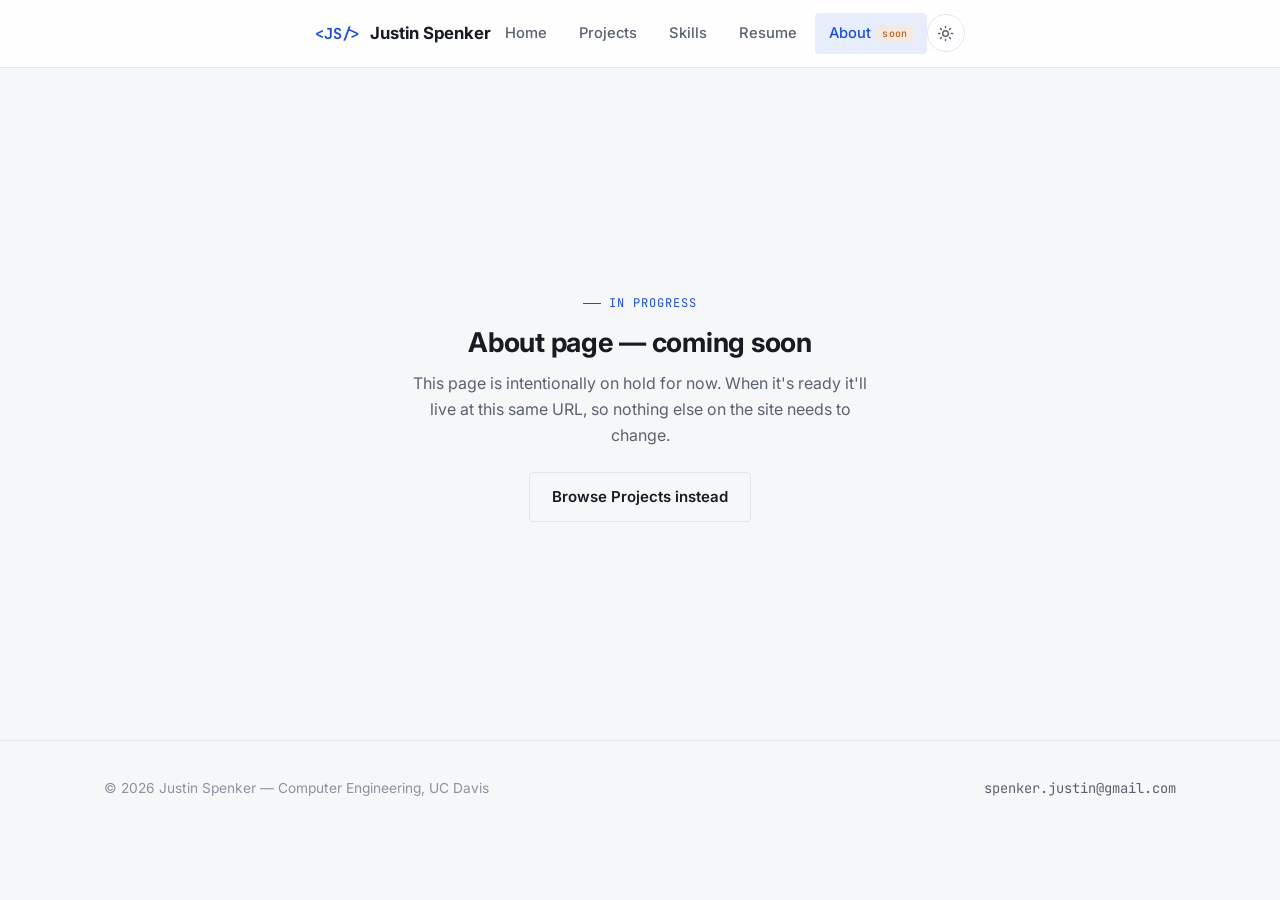
==== about.html @ 5b476490 "initial website design and layout" ====
<!DOCTYPE html>
<html lang="en">
<head>
<meta charset="UTF-8" />
<meta name="viewport" content="width=device-width, initial-scale=1.0" />
<title>About — Justin Spenker</title>
<link rel="preconnect" href="https://fonts.googleapis.com">
<link href="https://fonts.googleapis.com/css2?family=Inter:wght@400;500;600;700&family=JetBrains+Mono:wght@400;500;700&display=swap" rel="stylesheet">
<link rel="stylesheet" href="css/style.css" />
</head>
<body data-page="about">

  <div id="site-header"></div>

  <main>
    <div class="stub-wrap">
      <div class="stub-inner">
        <span class="eyebrow" style="justify-content:center;">In progress</span>
        <h2>About page — coming soon</h2>
        <p>This page is intentionally on hold for now. When it's ready it'll live at this same URL, so nothing else on the site needs to change.</p>
        <div style="margin-top:24px;">
          <a href="projects.html" class="btn btn-outline">Browse Projects instead</a>
        </div>
      </div>
    </div>
  </main>

  <div id="site-footer"></div>

  <script src="js/main.js"></script>
  <script src="js/components.js"></script>
</body>
</html>
---- css/style.css ----
/* =========================================================
   Justin Spenker — Portfolio
   Design system: hybrid technical / minimal-professional
   Edit the CSS custom properties below to reskin the whole
   site from one place.
   ========================================================= */

:root {
  /* --- Color: light (default) theme --- */
  --bg: #f6f7f9;
  --bg-alt: #ffffff;
  --bg-raised: #ffffff;
  --border: #e2e5ea;
  --text: #171b23;
  --text-muted: #5a6270;
  --text-faint: #8b93a1;

  --accent: #1d4ed8;        /* primary — signal blue */
  --accent-strong: #1739a6;
  --accent-soft: #e8edfc;
  --copper: #b5652f;        /* secondary — PCB copper trace */
  --copper-soft: #f6e9df;
  --success: #1a7f5a;
  --danger: #b23b3b;

  --mono: "JetBrains Mono", "SFMono-Regular", Consolas, Menlo, monospace;
  --sans: "Inter", -apple-system, BlinkMacSystemFont, "Segoe UI", sans-serif;

  --radius-sm: 4px;
  --radius: 8px;
  --radius-lg: 14px;
  --shadow-sm: 0 1px 2px rgba(23, 27, 35, 0.06);
  --shadow: 0 4px 16px rgba(23, 27, 35, 0.08);
  --shadow-lg: 0 12px 40px rgba(23, 27, 35, 0.14);

  --header-h: 68px;
  --max-w: 1120px;

  color-scheme: light;
}

[data-theme="dark"] {
  --bg: #0b0e14;
  --bg-alt: #121721;
  --bg-raised: #161c29;
  --border: #232a38;
  --text: #e7eaf0;
  --text-muted: #9aa3b5;
  --text-faint: #6b7386;

  --accent: #5b8bf0;
  --accent-strong: #7fa3f5;
  --accent-soft: #182645;
  --copper: #d98a52;
  --copper-soft: #2a2016;
  --success: #3fbf8f;
  --danger: #e0685f;

  --shadow-sm: 0 1px 2px rgba(0, 0, 0, 0.3);
  --shadow: 0 4px 20px rgba(0, 0, 0, 0.35);
  --shadow-lg: 0 16px 48px rgba(0, 0, 0, 0.5);

  color-scheme: dark;
}

/* ---------- Reset ---------- */
* , *::before, *::after { box-sizing: border-box; }
html { scroll-behavior: smooth; }
body {
  margin: 0;
  background: var(--bg);
  color: var(--text);
  font-family: var(--sans);
  font-size: 16px;
  line-height: 1.6;
  -webkit-font-smoothing: antialiased;
  transition: background-color .25s ease, color .25s ease;
}
img { max-width: 100%; display: block; }
a { color: inherit; text-decoration: none; }
ul { margin: 0; padding: 0; list-style: none; }
h1, h2, h3, h4 { margin: 0; line-height: 1.2; font-weight: 700; letter-spacing: -0.01em; }
p { margin: 0; }
button { font-family: inherit; cursor: pointer; }

.container {
  max-width: var(--max-w);
  margin: 0 auto;
  padding: 0 24px;
}

.mono { font-family: var(--mono); }

.eyebrow {
  font-family: var(--mono);
  font-size: 0.75rem;
  letter-spacing: 0.08em;
  text-transform: uppercase;
  color: var(--accent);
  display: inline-flex;
  align-items: center;
  gap: 8px;
}
.eyebrow::before {
  content: "";
  width: 18px;
  height: 1px;
  background: var(--accent);
  display: inline-block;
}

.section {
  padding: 88px 0;
  border-bottom: 1px solid var(--border);
}
.section:last-of-type { border-bottom: none; }
.section-head { max-width: 640px; margin-bottom: 44px; }
.section-head h2 { font-size: clamp(1.6rem, 2.4vw, 2.1rem); margin-top: 10px; }
.section-head p { color: var(--text-muted); margin-top: 12px; font-size: 1.02rem; }

/* ---------- Buttons ---------- */
.btn {
  display: inline-flex;
  align-items: center;
  gap: 8px;
  padding: 12px 22px;
  border-radius: var(--radius-sm);
  font-weight: 600;
  font-size: 0.94rem;
  border: 1px solid transparent;
  transition: transform .15s ease, box-shadow .15s ease, background-color .15s ease, border-color .15s ease;
}
.btn:active { transform: translateY(1px); }
.btn-primary {
  background: var(--accent);
  color: #fff;
  box-shadow: var(--shadow-sm);
}
.btn-primary:hover { background: var(--accent-strong); box-shadow: var(--shadow); }
.btn-outline {
  background: transparent;
  border-color: var(--border);
  color: var(--text);
}
.btn-outline:hover { border-color: var(--accent); color: var(--accent); }
.btn-ghost {
  background: transparent;
  color: var(--text-muted);
  padding: 8px 12px;
}
.btn-ghost:hover { color: var(--accent); }
.btn[disabled], .btn.is-disabled {
  opacity: 0.55;
  cursor: not-allowed;
  pointer-events: none;
}
.btn-sm { padding: 8px 14px; font-size: 0.85rem; }

/* ---------- Header / Nav ---------- */
.site-header {
  position: sticky;
  top: 0;
  z-index: 100;
  height: var(--header-h);
  display: flex;
  align-items: center;
  background: color-mix(in srgb, var(--bg-alt) 88%, transparent);
  backdrop-filter: blur(10px);
  border-bottom: 1px solid var(--border);
}
.site-header .container {
  display: flex;
  align-items: center;
  justify-content: space-between;
}
.brand {
  display: flex;
  align-items: baseline;
  gap: 10px;
  font-weight: 700;
  font-size: 1.05rem;
}
.brand .brand-mark {
  font-family: var(--mono);
  color: var(--accent);
  font-size: 0.95rem;
}
.nav-links {
  display: flex;
  align-items: center;
  gap: 4px;
}
.nav-links a {
  padding: 9px 14px;
  border-radius: var(--radius-sm);
  font-size: 0.92rem;
  color: var(--text-muted);
  font-weight: 500;
  display: flex;
  align-items: center;
  gap: 6px;
}
.nav-links a:hover { color: var(--text); background: var(--bg); }
.nav-links a.active { color: var(--accent); background: var(--accent-soft); }
.nav-links .tag-soon {
  font-family: var(--mono);
  font-size: 0.62rem;
  padding: 1px 5px;
  border-radius: 3px;
  background: var(--copper-soft);
  color: var(--copper);
  letter-spacing: 0.03em;
}

.header-actions { display: flex; align-items: center; gap: 8px; }

.theme-toggle {
  width: 38px;
  height: 38px;
  border-radius: 50%;
  border: 1px solid var(--border);
  background: var(--bg-alt);
  display: flex;
  align-items: center;
  justify-content: center;
  color: var(--text-muted);
}
.theme-toggle:hover { color: var(--accent); border-color: var(--accent); }
.theme-toggle svg { width: 17px; height: 17px; }
.theme-toggle .icon-moon { display: none; }
[data-theme="dark"] .theme-toggle .icon-sun { display: none; }
[data-theme="dark"] .theme-toggle .icon-moon { display: block; }

.nav-toggle {
  display: none;
  width: 38px; height: 38px;
  border-radius: var(--radius-sm);
  border: 1px solid var(--border);
  background: var(--bg-alt);
  align-items: center;
  justify-content: center;
}
.nav-toggle span, .nav-toggle::before, .nav-toggle::after {
  content: "";
  display: block;
  width: 16px;
  height: 2px;
  background: var(--text);
  position: relative;
}

/* ---------- Hero ---------- */
.hero {
  position: relative;
  padding: 108px 0 90px;
  overflow: hidden;
  border-bottom: 1px solid var(--border);
}
.hero::before {
  content: "";
  position: absolute;
  inset: 0;
  background-image:
    radial-gradient(circle at 1px 1px, var(--border) 1px, transparent 0);
  background-size: 28px 28px;
  mask-image: radial-gradient(ellipse 80% 60% at 70% 20%, #000 40%, transparent 100%);
  opacity: 0.9;
  pointer-events: none;
}
.hero-inner { position: relative; display: grid; grid-template-columns: 1.15fr 0.85fr; gap: 40px; align-items: center; }
.hero-badge {
  display: inline-flex;
  align-items: center;
  gap: 8px;
  font-family: var(--mono);
  font-size: 0.78rem;
  color: var(--success);
  background: color-mix(in srgb, var(--success) 12%, transparent);
  border: 1px solid color-mix(in srgb, var(--success) 30%, transparent);
  padding: 5px 12px;
  border-radius: 100px;
  margin-bottom: 22px;
}
.hero-badge .dot { width: 6px; height: 6px; border-radius: 50%; background: var(--success); }
.hero h1 {
  font-size: clamp(2.2rem, 4.4vw, 3.4rem);
  letter-spacing: -0.02em;
}
.hero h1 .accent { color: var(--accent); }
.hero .role-line {
  margin-top: 16px;
  font-family: var(--mono);
  font-size: 1.02rem;
  color: var(--copper);
}
.hero p.lede {
  margin-top: 20px;
  font-size: 1.08rem;
  color: var(--text-muted);
  max-width: 54ch;
}
.hero-cta { margin-top: 32px; display: flex; gap: 12px; flex-wrap: wrap; }

.hero-panel {
  background: var(--bg-raised);
  border: 1px solid var(--border);
  border-radius: var(--radius-lg);
  box-shadow: var(--shadow);
  padding: 26px;
  font-family: var(--mono);
  font-size: 0.86rem;
}
.hero-panel .panel-dots { display: flex; gap: 6px; margin-bottom: 16px; }
.hero-panel .panel-dots span { width: 10px; height: 10px; border-radius: 50%; background: var(--border); }
.hero-panel .panel-line { display: flex; gap: 10px; padding: 6px 0; border-bottom: 1px dashed var(--border); color: var(--text-muted); }
.hero-panel .panel-line:last-child { border-bottom: none; }
.hero-panel .panel-line .k { color: var(--accent); min-width: 108px; }
.hero-panel .panel-line .v { color: var(--text); }

/* ---------- Stat strip ---------- */
.stat-strip {
  display: grid;
  grid-template-columns: repeat(4, 1fr);
  border-top: 1px solid var(--border);
  border-bottom: 1px solid var(--border);
}
.stat-strip div {
  padding: 26px 24px;
  border-left: 1px solid var(--border);
}
.stat-strip div:first-child { border-left: none; }
.stat-strip .num { font-family: var(--mono); font-size: 1.6rem; color: var(--accent); font-weight: 700; }
.stat-strip .label { color: var(--text-muted); font-size: 0.85rem; margin-top: 4px; }

/* ---------- Skill chips (home strip) ---------- */
.chip-row { display: flex; flex-wrap: wrap; gap: 10px; }
.chip {
  font-family: var(--mono);
  font-size: 0.82rem;
  padding: 7px 13px;
  border-radius: 100px;
  border: 1px solid var(--border);
  background: var(--bg-alt);
  color: var(--text-muted);
}

/* ---------- Project cards / grid ---------- */
.filter-row { display: flex; flex-wrap: wrap; gap: 8px; margin-bottom: 32px; }
.filter-btn {
  font-family: var(--mono);
  font-size: 0.82rem;
  padding: 8px 14px;
  border-radius: var(--radius-sm);
  border: 1px solid var(--border);
  background: var(--bg-alt);
  color: var(--text-muted);
}
.filter-btn:hover { color: var(--text); }
.filter-btn.active { background: var(--accent); border-color: var(--accent); color: #fff; }

.project-grid {
  display: grid;
  grid-template-columns: repeat(auto-fill, minmax(340px, 1fr));
  gap: 22px;
}
.project-card {
  background: var(--bg-raised);
  border: 1px solid var(--border);
  border-radius: var(--radius-lg);
  overflow: hidden;
  display: flex;
  flex-direction: column;
  transition: transform .18s ease, box-shadow .18s ease, border-color .18s ease;
  text-align: left;
}
.project-card:hover { transform: translateY(-3px); box-shadow: var(--shadow-lg); border-color: color-mix(in srgb, var(--accent) 40%, var(--border)); }
.project-card .thumb {
  height: 132px;
  display: flex;
  align-items: center;
  justify-content: center;
  background:
    linear-gradient(135deg, var(--accent-soft), transparent 60%),
    var(--bg-alt);
  border-bottom: 1px solid var(--border);
  color: var(--accent);
}
.project-card .thumb svg { width: 52px; height: 52px; }
.project-card .body { padding: 22px 22px 24px; display: flex; flex-direction: column; gap: 12px; flex: 1; }
.project-card .cat { font-family: var(--mono); font-size: 0.72rem; color: var(--copper); text-transform: uppercase; letter-spacing: 0.06em; }
.project-card h3 { font-size: 1.12rem; }
.project-card .desc { color: var(--text-muted); font-size: 0.92rem; flex: 1; }
.project-card .meta { font-family: var(--mono); font-size: 0.76rem; color: var(--text-faint); }
.tag-row { display: flex; flex-wrap: wrap; gap: 6px; }
.tag-row .tag { font-family: var(--mono); font-size: 0.72rem; padding: 4px 9px; border-radius: 4px; background: var(--bg); border: 1px solid var(--border); color: var(--text-muted); }
.project-card .card-foot { display: flex; align-items: center; justify-content: space-between; margin-top: 6px; }
.project-card .view-link { font-size: 0.86rem; font-weight: 600; color: var(--accent); display: inline-flex; align-items: center; gap: 6px; }

.card-btn-reset { border: none; background: none; padding: 0; margin: 0; width: 100%; }

/* ---------- Modal ---------- */
.modal-overlay {
  position: fixed; inset: 0; z-index: 200;
  background: rgba(10, 12, 18, 0.55);
  display: none;
  align-items: flex-start;
  justify-content: center;
  padding: 64px 20px;
  overflow-y: auto;
}
.modal-overlay.open { display: flex; }
.modal {
  background: var(--bg-raised);
  border: 1px solid var(--border);
  border-radius: var(--radius-lg);
  max-width: 760px;
  width: 100%;
  box-shadow: var(--shadow-lg);
  animation: modalIn .18s ease;
}
@keyframes modalIn { from { opacity: 0; transform: translateY(8px); } to { opacity: 1; transform: translateY(0); } }
.modal-head {
  display: flex; justify-content: space-between; align-items: flex-start;
  padding: 26px 28px; border-bottom: 1px solid var(--border);
}
.modal-head .cat { font-family: var(--mono); font-size: 0.72rem; color: var(--copper); text-transform: uppercase; letter-spacing: 0.06em; }
.modal-head h3 { font-size: 1.4rem; margin-top: 8px; }
.modal-head .meta-line { color: var(--text-muted); font-size: 0.88rem; margin-top: 6px; font-family: var(--mono); }
.modal-close { border: 1px solid var(--border); background: var(--bg-alt); width: 34px; height: 34px; border-radius: 50%; display: flex; align-items: center; justify-content: center; color: var(--text-muted); flex-shrink: 0; }
.modal-close:hover { color: var(--danger); border-color: var(--danger); }
.modal-body { padding: 26px 28px 30px; display: flex; flex-direction: column; gap: 22px; }
.modal-body h4 { font-size: 0.95rem; color: var(--accent); font-family: var(--mono); text-transform: uppercase; letter-spacing: 0.04em; margin-bottom: 8px; }
.modal-body p { color: var(--text-muted); font-size: 0.95rem; }
.modal-body ul { display: flex; flex-direction: column; gap: 6px; }
.modal-body li { color: var(--text-muted); font-size: 0.93rem; padding-left: 16px; position: relative; }
.modal-body li::before { content: "▸"; position: absolute; left: 0; color: var(--accent); }
.result-table { width: 100%; border-collapse: collapse; font-size: 0.86rem; }
.result-table th, .result-table td { border: 1px solid var(--border); padding: 8px 10px; text-align: left; color: var(--text-muted); }
.result-table th { background: var(--bg); color: var(--text); font-family: var(--mono); font-size: 0.76rem; text-transform: uppercase; }
.modal-foot { display: flex; gap: 10px; flex-wrap: wrap; padding-top: 6px; border-top: 1px solid var(--border); padding-top: 18px; }

/* ---------- Skills page ---------- */
.skill-groups { display: grid; grid-template-columns: repeat(auto-fit, minmax(280px, 1fr)); gap: 22px; }
.skill-card {
  background: var(--bg-raised); border: 1px solid var(--border); border-radius: var(--radius-lg);
  padding: 24px;
}
.skill-card h3 { font-size: 1rem; display: flex; align-items: center; gap: 10px; }
.skill-card h3 .idx { font-family: var(--mono); color: var(--accent); font-size: 0.85rem; }
.skill-card .chip-row { margin-top: 16px; }

.course-groups { display: flex; flex-direction: column; gap: 28px; margin-top: 8px; }
.course-group h4 { font-family: var(--mono); font-size: 0.8rem; color: var(--copper); text-transform: uppercase; letter-spacing: 0.05em; margin-bottom: 14px; }
.course-list { display: grid; grid-template-columns: repeat(auto-fill, minmax(260px, 1fr)); gap: 10px; }
.course-item {
  display: flex; gap: 12px; align-items: flex-start;
  background: var(--bg-raised); border: 1px solid var(--border); border-radius: var(--radius);
  padding: 12px 14px;
}
.course-item .code { font-family: var(--mono); font-size: 0.78rem; color: var(--accent); min-width: 66px; }
.course-item .name { font-size: 0.88rem; color: var(--text); }

/* ---------- Resume / Contact ---------- */
.contact-grid { display: grid; grid-template-columns: 1.1fr 0.9fr; gap: 32px; }
.contact-card {
  background: var(--bg-raised); border: 1px solid var(--border); border-radius: var(--radius-lg);
  padding: 30px;
}
.contact-row { display: flex; align-items: center; gap: 14px; padding: 14px 0; border-bottom: 1px solid var(--border); }
.contact-row:last-child { border-bottom: none; }
.contact-row .icon { width: 38px; height: 38px; border-radius: 50%; background: var(--accent-soft); color: var(--accent); display: flex; align-items: center; justify-content: center; flex-shrink: 0; }
.contact-row .icon svg { width: 17px; height: 17px; }
.contact-row .label { font-family: var(--mono); font-size: 0.72rem; color: var(--text-faint); text-transform: uppercase; letter-spacing: 0.05em; }
.contact-row .value { font-size: 0.96rem; margin-top: 2px; }
.contact-row .value.muted { color: var(--text-faint); font-style: italic; }
.note-card {
  border: 1px dashed var(--border);
  border-radius: var(--radius-lg);
  padding: 22px;
  background: var(--copper-soft);
}
.note-card h4 { font-family: var(--mono); font-size: 0.82rem; color: var(--copper); text-transform: uppercase; letter-spacing: 0.05em; margin-bottom: 8px; }
.note-card p { font-size: 0.88rem; color: var(--text-muted); }

/* ---------- About stub ---------- */
.stub-wrap {
  min-height: calc(100vh - var(--header-h) - 160px);
  display: flex; align-items: center; justify-content: center;
  text-align: center;
  padding: 60px 24px;
}
.stub-wrap .stub-inner { max-width: 480px; }
.stub-wrap h2 { font-size: 1.7rem; margin-top: 14px; }
.stub-wrap p { color: var(--text-muted); margin-top: 12px; }

/* ---------- Footer ---------- */
.site-footer { border-top: 1px solid var(--border); padding: 34px 0; }
.site-footer .container { display: flex; justify-content: space-between; align-items: center; flex-wrap: wrap; gap: 12px; }
.site-footer .foot-left { font-size: 0.86rem; color: var(--text-faint); }
.site-footer .foot-right a { font-family: var(--mono); font-size: 0.86rem; color: var(--text-muted); }
.site-footer .foot-right a:hover { color: var(--accent); }

/* ---------- Responsive ---------- */
@media (max-width: 880px) {
  .hero-inner { grid-template-columns: 1fr; }
  .stat-strip { grid-template-columns: repeat(2, 1fr); }
  .stat-strip div:nth-child(3) { border-left: none; }
  .contact-grid { grid-template-columns: 1fr; }
}
@media (max-width: 760px) {
  .nav-links { position: fixed; top: var(--header-h); left: 0; right: 0; background: var(--bg-alt); border-bottom: 1px solid var(--border); flex-direction: column; align-items: stretch; padding: 10px; gap: 2px; transform: translateY(-8px); opacity: 0; pointer-events: none; transition: all .18s ease; }
  .nav-links.open { transform: translateY(0); opacity: 1; pointer-events: auto; }
  .nav-links a { padding: 12px 14px; }
  .nav-toggle { display: flex; flex-direction: column; gap: 3px; }
  .nav-toggle span { margin: 0; }
  .section { padding: 60px 0; }
  .hero { padding: 70px 0 50px; }
}
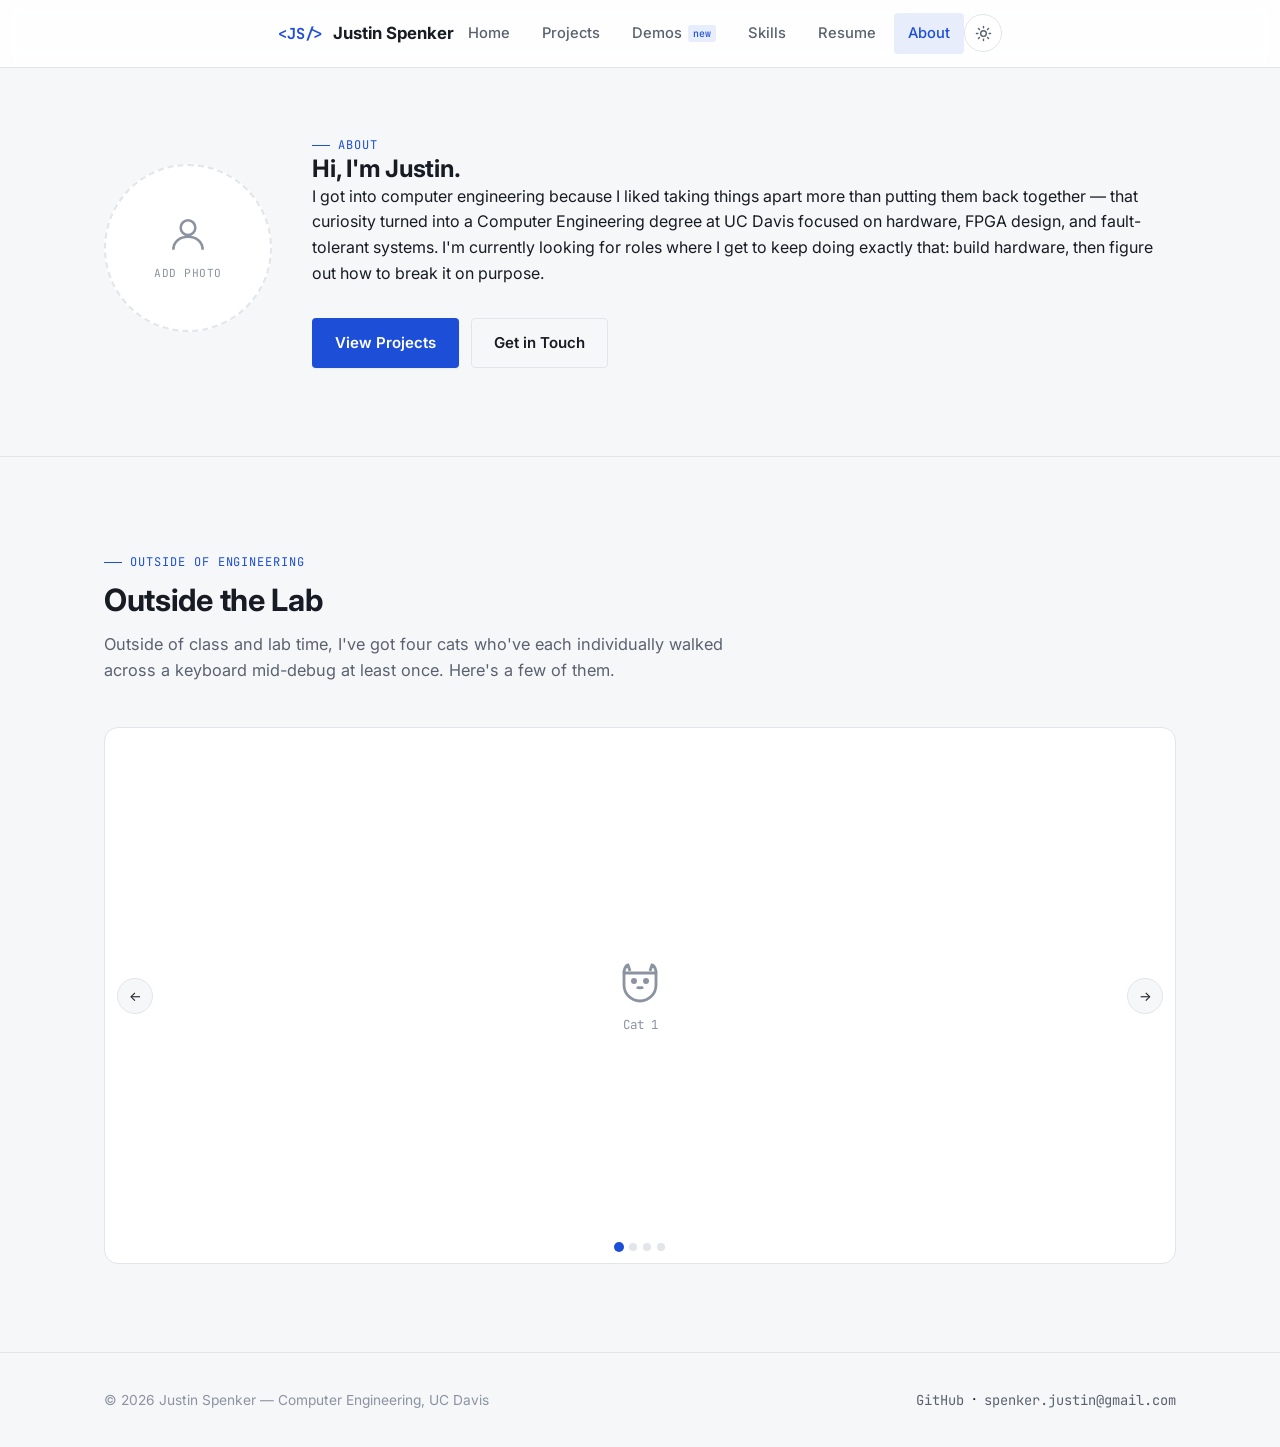
==== commit 2e67517c: "About me page (work in progress) Adding information to the about me page" ====
--- a/about.html
+++ b/about.html
@@ -4,6 +4,7 @@
 <meta charset="UTF-8" />
 <meta name="viewport" content="width=device-width, initial-scale=1.0" />
 <title>About — Justin Spenker</title>
+<meta name="description" content="A bit about Justin Spenker outside of coursework and projects." />
 <link rel="preconnect" href="https://fonts.googleapis.com">
 <link href="https://fonts.googleapis.com/css2?family=Inter:wght@400;500;600;700&family=JetBrains+Mono:wght@400;500;700&display=swap" rel="stylesheet">
 <link rel="stylesheet" href="css/style.css" />
@@ -13,21 +14,93 @@
   <div id="site-header"></div>
 
   <main>
-    <div class="stub-wrap">
-      <div class="stub-inner">
-        <span class="eyebrow" style="justify-content:center;">In progress</span>
-        <h2>About page — coming soon</h2>
-        <p>This page is intentionally on hold for now. When it's ready it'll live at this same URL, so nothing else on the site needs to change.</p>
-        <div style="margin-top:24px;">
-          <a href="projects.html" class="btn btn-outline">Browse Projects instead</a>
+    <!-- ===== About hero ===== -->
+    <section class="section" style="padding-top:60px;">
+      <div class="container about-hero">
+        <!--
+          To use a real photo: delete the .avatar-placeholder div below and
+          replace it with, e.g.:
+          <img src="assets/img/headshot.jpg" alt="Justin Spenker" class="avatar-photo">
+          (drop the image file into an assets/img/ folder next to assets/docs/)
+        -->
+        <div class="avatar-placeholder">
+          <svg viewBox="0 0 24 24" fill="none" stroke="currentColor" stroke-width="1.4"><circle cx="12" cy="8" r="4"/><path d="M4 20c0-4.4 3.6-7 8-7s8 2.6 8 7"/></svg>
+          <span>Add photo</span>
+        </div>
+
+        <div>
+          <span class="eyebrow">About</span>
+          <h2>Hi, I'm Justin.</h2>
+          <p class="lede">
+            I got into computer engineering because I liked taking things apart more than putting them back together —
+            that curiosity turned into a Computer Engineering degree at UC Davis focused on hardware, FPGA design,
+            and fault-tolerant systems. I'm currently looking for roles where I get to keep doing exactly that: build
+            hardware, then figure out how to break it on purpose.
+          </p>
+          <div class="hero-cta">
+            <a href="projects.html" class="btn btn-primary">View Projects</a>
+            <a href="resume.html" class="btn btn-outline">Get in Touch</a>
+          </div>
         </div>
       </div>
-    </div>
+    </section>
+
+    <!-- ===== Outside of engineering ===== -->
+    <section class="section" style="border-bottom:none;">
+      <div class="container">
+        <div class="section-head">
+          <span class="eyebrow">Outside of Engineering</span>
+          <h2>Outside the Lab</h2>
+          <p>Outside of class and lab time, I've got four cats who've each individually walked across a keyboard mid-debug at least once. Here's a few of them.</p>
+        </div>
+
+        <!--
+          To use real photos: replace the .cat-placeholder div inside each
+          .cat-slide with an <img> tag, e.g.:
+          <img src="assets/img/cat-1.jpg" alt="My cat, [name]">
+          Add or remove .cat-slide blocks to change the photo count — the
+          carousel (js/about.js) adjusts automatically to however many
+          slides are present.
+        -->
+        <div class="carousel" id="cat-carousel">
+          <div class="carousel-track" id="cat-track">
+            <div class="cat-slide">
+              <div class="cat-placeholder">
+                <svg viewBox="0 0 24 24" fill="none" stroke="currentColor" stroke-width="1.4"><path d="M4 8c0-2 1-4 2-4l1 3M20 8c0-2-1-4-2-4l-1 3"/><path d="M4 8h16v6a8 8 0 0 1-16 0V8Z"/><circle cx="9" cy="12" r="0.8" fill="currentColor"/><circle cx="15" cy="12" r="0.8" fill="currentColor"/><path d="M10.5 15c.5.6 2.5.6 3 0"/></svg>
+                <span>Cat 1</span>
+              </div>
+            </div>
+            <div class="cat-slide">
+              <div class="cat-placeholder">
+                <svg viewBox="0 0 24 24" fill="none" stroke="currentColor" stroke-width="1.4"><path d="M4 8c0-2 1-4 2-4l1 3M20 8c0-2-1-4-2-4l-1 3"/><path d="M4 8h16v6a8 8 0 0 1-16 0V8Z"/><circle cx="9" cy="12" r="0.8" fill="currentColor"/><circle cx="15" cy="12" r="0.8" fill="currentColor"/><path d="M10.5 15c.5.6 2.5.6 3 0"/></svg>
+                <span>Cat 2</span>
+              </div>
+            </div>
+            <div class="cat-slide">
+              <div class="cat-placeholder">
+                <svg viewBox="0 0 24 24" fill="none" stroke="currentColor" stroke-width="1.4"><path d="M4 8c0-2 1-4 2-4l1 3M20 8c0-2-1-4-2-4l-1 3"/><path d="M4 8h16v6a8 8 0 0 1-16 0V8Z"/><circle cx="9" cy="12" r="0.8" fill="currentColor"/><circle cx="15" cy="12" r="0.8" fill="currentColor"/><path d="M10.5 15c.5.6 2.5.6 3 0"/></svg>
+                <span>Cat 3</span>
+              </div>
+            </div>
+            <div class="cat-slide">
+              <div class="cat-placeholder">
+                <svg viewBox="0 0 24 24" fill="none" stroke="currentColor" stroke-width="1.4"><path d="M4 8c0-2 1-4 2-4l1 3M20 8c0-2-1-4-2-4l-1 3"/><path d="M4 8h16v6a8 8 0 0 1-16 0V8Z"/><circle cx="9" cy="12" r="0.8" fill="currentColor"/><circle cx="15" cy="12" r="0.8" fill="currentColor"/><path d="M10.5 15c.5.6 2.5.6 3 0"/></svg>
+                <span>Cat 4</span>
+              </div>
+            </div>
+          </div>
+          <button class="carousel-btn prev" id="cat-prev" type="button" aria-label="Previous photo">&larr;</button>
+          <button class="carousel-btn next" id="cat-next" type="button" aria-label="Next photo">&rarr;</button>
+          <div class="carousel-dots" id="cat-dots"></div>
+        </div>
+      </div>
+    </section>
   </main>
 
   <div id="site-footer"></div>
 
   <script src="js/main.js"></script>
   <script src="js/components.js"></script>
+  <script src="js/about.js"></script>
 </body>
 </html>
--- a/css/style.css
+++ b/css/style.css
@@ -131,6 +131,7 @@
   transition: transform .15s ease, box-shadow .15s ease, background-color .15s ease, border-color .15s ease;
 }
 .btn:active { transform: translateY(1px); }
+.btn svg { width: 15px; height: 15px; flex-shrink: 0; }
 .btn-primary {
   background: var(--accent);
   color: #fff;
@@ -210,6 +211,20 @@
   background: var(--copper-soft);
   color: var(--copper);
   letter-spacing: 0.03em;
+}
+.nav-links .tag-new {
+  font-family: var(--mono);
+  font-size: 0.62rem;
+  padding: 1px 5px;
+  border-radius: 3px;
+  background: var(--accent-soft);
+  color: var(--accent);
+  letter-spacing: 0.03em;
+  animation: tagNewPulse 2.4s ease-in-out infinite;
+}
+@keyframes tagNewPulse {
+  0%, 100% { opacity: 1; }
+  50% { opacity: 0.55; }
 }
 
 .header-actions { display: flex; align-items: center; gap: 8px; }
@@ -375,6 +390,7 @@
 }
 .project-card:hover { transform: translateY(-3px); box-shadow: var(--shadow-lg); border-color: color-mix(in srgb, var(--accent) 40%, var(--border)); }
 .project-card .thumb {
+  position: relative;
   height: 132px;
   display: flex;
   align-items: center;
@@ -386,6 +402,30 @@
   color: var(--accent);
 }
 .project-card .thumb svg { width: 52px; height: 52px; }
+
+.demo-badge {
+  position: absolute;
+  top: 10px;
+  right: 10px;
+  display: inline-flex;
+  align-items: center;
+  gap: 5px;
+  font-family: var(--mono);
+  font-size: 0.66rem;
+  font-weight: 600;
+  letter-spacing: 0.02em;
+  color: #fff;
+  background: var(--success);
+  padding: 4px 9px 4px 7px;
+  border-radius: 100px;
+  box-shadow: 0 0 0 3px color-mix(in srgb, var(--success) 22%, transparent);
+  animation: demoPulse 2.4s ease-in-out infinite;
+}
+.demo-badge svg { width: 11px; height: 11px; flex-shrink: 0; }
+@keyframes demoPulse {
+  0%, 100% { box-shadow: 0 0 0 3px color-mix(in srgb, var(--success) 22%, transparent); }
+  50% { box-shadow: 0 0 0 6px color-mix(in srgb, var(--success) 12%, transparent); }
+}
 .project-card .body { padding: 22px 22px 24px; display: flex; flex-direction: column; gap: 12px; flex: 1; }
 .project-card .cat { font-family: var(--mono); font-size: 0.72rem; color: var(--copper); text-transform: uppercase; letter-spacing: 0.06em; }
 .project-card h3 { font-size: 1.12rem; }
@@ -500,12 +540,216 @@
 .site-footer .foot-right a { font-family: var(--mono); font-size: 0.86rem; color: var(--text-muted); }
 .site-footer .foot-right a:hover { color: var(--accent); }
 
+/* ---------- Fault-injection interactive demo ---------- */
+.demo-disclaimer {
+  display: flex; gap: 12px; align-items: flex-start;
+  background: var(--copper-soft); border: 1px dashed var(--border);
+  border-radius: var(--radius-lg); padding: 16px 18px; margin-bottom: 36px;
+  font-size: 0.88rem; color: var(--text-muted);
+}
+.demo-disclaimer strong { color: var(--copper); }
+
+.demo-layout {
+  display: grid;
+  grid-template-columns: 1.15fr 0.85fr;
+  gap: 24px;
+  align-items: start;
+}
+.demo-monitor {
+  background: #05070a;
+  border: 1px solid var(--border);
+  border-radius: var(--radius-lg);
+  padding: 14px;
+  box-shadow: var(--shadow);
+}
+.demo-monitor canvas { display: block; width: 100%; height: auto; border-radius: var(--radius-sm); background: #05070a; }
+#signal-canvas { margin-top: 10px; border-top: 1px solid #1c2333; padding-top: 10px; }
+
+.demo-side { display: flex; flex-direction: column; gap: 18px; }
+.demo-panel {
+  background: var(--bg-raised); border: 1px solid var(--border); border-radius: var(--radius-lg);
+  padding: 18px 20px;
+}
+.demo-panel h4 { font-family: var(--mono); font-size: 0.8rem; color: var(--accent); text-transform: uppercase; letter-spacing: 0.05em; margin-bottom: 12px; }
+
+.fault-toggle {
+  display: flex; align-items: center; gap: 12px; width: 100%;
+  text-align: left; padding: 10px 12px; margin-bottom: 8px;
+  background: var(--bg-alt); border: 1px solid var(--border); border-radius: var(--radius);
+  transition: border-color .15s ease, background-color .15s ease;
+}
+.fault-toggle:last-child { margin-bottom: 0; }
+.fault-toggle:hover { border-color: var(--accent); }
+.fault-toggle.active { border-color: var(--danger); background: color-mix(in srgb, var(--danger) 10%, var(--bg-alt)); }
+.ft-dot { width: 10px; height: 10px; border-radius: 50%; background: var(--success); flex-shrink: 0; }
+.fault-toggle.active .ft-dot { background: var(--danger); }
+.ft-body { display: flex; flex-direction: column; gap: 2px; }
+.ft-label { font-family: var(--mono); font-size: 0.82rem; color: var(--text); }
+.ft-expected { font-size: 0.74rem; color: var(--text-faint); }
+
+.demo-log {
+  height: 220px; overflow-y: auto;
+  background: #05070a; border-radius: var(--radius-sm);
+  padding: 10px 12px; font-family: var(--mono); font-size: 0.76rem; color: var(--text-muted);
+}
+.log-line { padding: 2px 0; border-bottom: 1px dashed rgba(255,255,255,0.05); }
+.log-line.log-ok { color: var(--success); }
+
+/* ---------- Demo page jump nav ---------- */
+.demo-jump {
+  display: flex; gap: 8px; flex-wrap: wrap;
+  margin-bottom: 24px;
+}
+.demo-jump-link {
+  font-family: var(--mono); font-size: 0.78rem; font-weight: 600;
+  padding: 8px 14px; border-radius: 100px;
+  border: 1px solid var(--border); color: var(--text-muted);
+  transition: border-color .15s ease, color .15s ease, background-color .15s ease;
+}
+.demo-jump-link:hover { border-color: var(--accent); color: var(--text); }
+.demo-jump-link.active { border-color: var(--accent); color: var(--accent); background: color-mix(in srgb, var(--accent) 10%, transparent); }
+
+/* ---------- QKD interactive demo ---------- */
+.qkd-stats {
+  display: grid; grid-template-columns: repeat(4, 1fr); gap: 10px;
+  margin-top: 14px;
+}
+.qkd-stat {
+  display: flex; flex-direction: column; gap: 4px;
+  background: var(--bg-raised); border: 1px solid var(--border); border-radius: var(--radius);
+  padding: 10px 12px;
+}
+.qs-label { font-family: var(--mono); font-size: 0.68rem; text-transform: uppercase; letter-spacing: 0.04em; color: var(--text-faint); }
+.qs-value { font-family: var(--mono); font-size: 1.15rem; font-weight: 700; color: var(--text); }
+
+.qkd-gauge-wrap { margin-top: 18px; }
+.qkd-gauge-track {
+  position: relative;
+  height: 10px; border-radius: 100px;
+  background: var(--bg-raised); border: 1px solid var(--border);
+  overflow: visible;
+}
+.qkd-gauge-zone-classical {
+  position: absolute; top: 0; left: 0; height: 100%;
+  width: calc(2.0 / 2.83 * 100%);
+  background: color-mix(in srgb, var(--danger) 14%, transparent);
+  border-right: 1px dashed var(--danger);
+  border-radius: 100px 0 0 100px;
+}
+.qkd-gauge-fill {
+  position: absolute; top: 0; left: 0; height: 100%;
+  width: 0%;
+  background: var(--success);
+  border-radius: 100px;
+  transition: width .25s ease;
+}
+.qkd-gauge-marker {
+  position: absolute; top: 50%; left: 0%;
+  width: 12px; height: 12px; border-radius: 50%;
+  background: var(--accent); border: 2px solid var(--bg);
+  transform: translate(-50%, -50%);
+  transition: left .25s ease;
+}
+.qkd-gauge-labels {
+  display: flex; justify-content: space-between;
+  font-family: var(--mono); font-size: 0.68rem; color: var(--text-faint);
+  margin-top: 8px;
+}
+
+.qkd-verdict {
+  margin-top: 16px; padding: 12px 14px;
+  border-radius: var(--radius); border: 1px solid var(--border);
+  background: var(--bg-raised);
+  font-family: var(--mono); font-size: 0.8rem; color: var(--text-muted);
+}
+.qkd-verdict.qkd-secure { border-color: var(--success); color: var(--success); background: color-mix(in srgb, var(--success) 8%, var(--bg-raised)); }
+.qkd-verdict.qkd-insecure { border-color: var(--danger); color: var(--danger); background: color-mix(in srgb, var(--danger) 8%, var(--bg-raised)); }
+
+.qkd-slider {
+  width: 100%; accent-color: var(--accent);
+}
+.qkd-slider-value {
+  font-family: var(--mono); font-size: 0.78rem; color: var(--text-muted);
+  margin-top: 8px;
+}
+
+/* ---------- About page ---------- */
+.about-hero {
+  display: grid;
+  grid-template-columns: auto 1fr;
+  gap: 40px;
+  align-items: center;
+}
+.avatar-placeholder {
+  width: 168px; height: 168px; flex-shrink: 0;
+  border-radius: 50%;
+  border: 2px dashed var(--border);
+  background: var(--bg-raised);
+  display: flex; flex-direction: column; align-items: center; justify-content: center; gap: 8px;
+  color: var(--text-faint);
+}
+.avatar-placeholder svg { width: 44px; height: 44px; }
+.avatar-placeholder span { font-family: var(--mono); font-size: 0.7rem; text-transform: uppercase; letter-spacing: 0.05em; }
+.avatar-photo {
+  width: 168px; height: 168px; flex-shrink: 0;
+  border-radius: 50%; object-fit: cover;
+  border: 1px solid var(--border);
+}
+
+.carousel {
+  position: relative;
+  border: 1px solid var(--border);
+  border-radius: var(--radius-lg);
+  background: var(--bg-raised);
+  overflow: hidden;
+}
+.carousel-track {
+  display: flex;
+  transition: transform 0.35s ease;
+}
+.cat-slide {
+  flex: 0 0 100%;
+  aspect-ratio: 16 / 8;
+  display: flex; align-items: center; justify-content: center;
+}
+.cat-placeholder {
+  display: flex; flex-direction: column; align-items: center; gap: 10px;
+  color: var(--text-faint);
+}
+.cat-placeholder svg { width: 48px; height: 48px; }
+.cat-placeholder span { font-family: var(--mono); font-size: 0.78rem; }
+
+.carousel-btn {
+  position: absolute; top: 50%; transform: translateY(-50%);
+  width: 36px; height: 36px; border-radius: 50%;
+  display: flex; align-items: center; justify-content: center;
+  background: var(--bg); border: 1px solid var(--border); color: var(--text);
+  transition: border-color .15s ease, color .15s ease;
+}
+.carousel-btn:hover { border-color: var(--accent); color: var(--accent); }
+.carousel-btn.prev { left: 12px; }
+.carousel-btn.next { right: 12px; }
+
+.carousel-dots {
+  position: absolute; bottom: 12px; left: 50%; transform: translateX(-50%);
+  display: flex; gap: 6px;
+}
+.carousel-dot {
+  width: 8px; height: 8px; border-radius: 50%;
+  background: var(--border); border: none; padding: 0;
+  transition: background-color .15s ease, transform .15s ease;
+}
+.carousel-dot.active { background: var(--accent); transform: scale(1.25); }
+
 /* ---------- Responsive ---------- */
 @media (max-width: 880px) {
   .hero-inner { grid-template-columns: 1fr; }
   .stat-strip { grid-template-columns: repeat(2, 1fr); }
   .stat-strip div:nth-child(3) { border-left: none; }
   .contact-grid { grid-template-columns: 1fr; }
+  .demo-layout { grid-template-columns: 1fr; }
+  .qkd-stats { grid-template-columns: repeat(2, 1fr); }
+  .about-hero { grid-template-columns: 1fr; text-align: center; justify-items: center; }
 }
 @media (max-width: 760px) {
   .nav-links { position: fixed; top: var(--header-h); left: 0; right: 0; background: var(--bg-alt); border-bottom: 1px solid var(--border); flex-direction: column; align-items: stretch; padding: 10px; gap: 2px; transform: translateY(-8px); opacity: 0; pointer-events: none; transition: all .18s ease; }
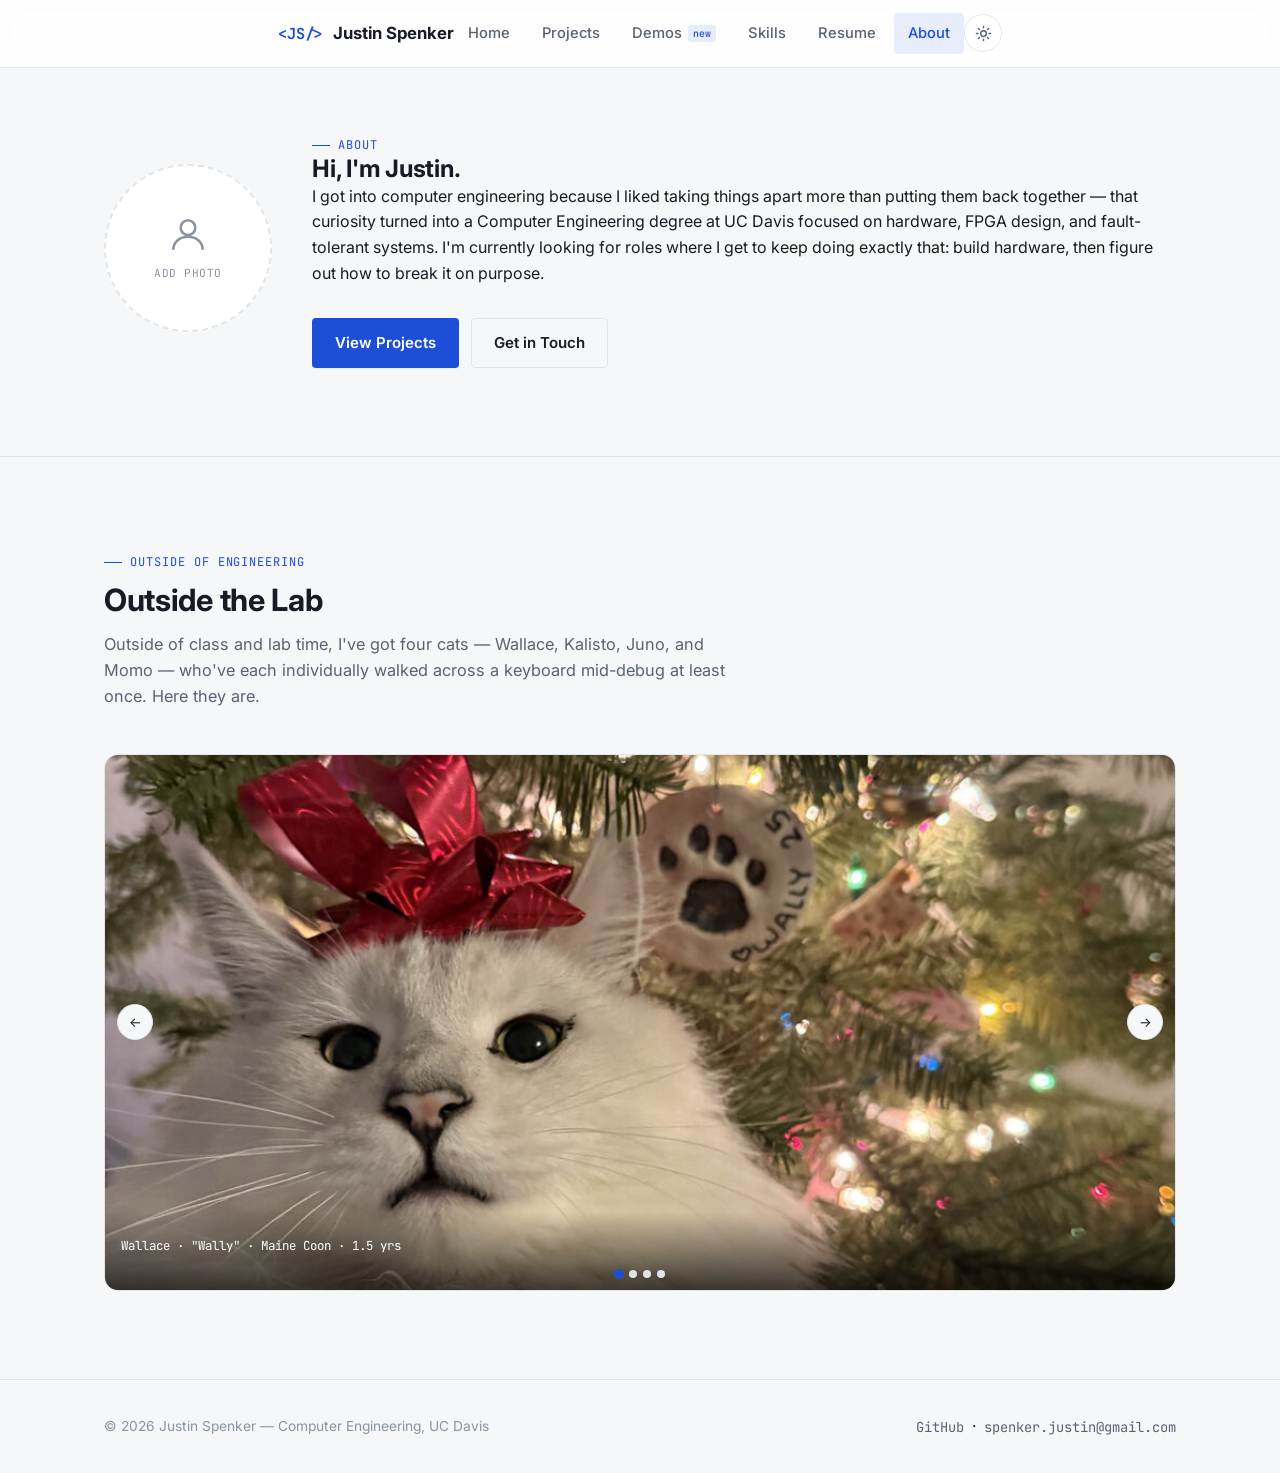
==== commit 5c4a8a26: "kibbies added pictures of my cats" ====
--- a/about.html
+++ b/about.html
@@ -51,13 +51,10 @@
         <div class="section-head">
           <span class="eyebrow">Outside of Engineering</span>
           <h2>Outside the Lab</h2>
-          <p>Outside of class and lab time, I've got four cats who've each individually walked across a keyboard mid-debug at least once. Here's a few of them.</p>
+          <p>Outside of class and lab time, I've got four cats — Wallace, Kalisto, Juno, and Momo — who've each individually walked across a keyboard mid-debug at least once. Here they are.</p>
         </div>
 
         <!--
-          To use real photos: replace the .cat-placeholder div inside each
-          .cat-slide with an <img> tag, e.g.:
-          <img src="assets/img/cat-1.jpg" alt="My cat, [name]">
           Add or remove .cat-slide blocks to change the photo count — the
           carousel (js/about.js) adjusts automatically to however many
           slides are present.
@@ -65,28 +62,20 @@
         <div class="carousel" id="cat-carousel">
           <div class="carousel-track" id="cat-track">
             <div class="cat-slide">
-              <div class="cat-placeholder">
-                <svg viewBox="0 0 24 24" fill="none" stroke="currentColor" stroke-width="1.4"><path d="M4 8c0-2 1-4 2-4l1 3M20 8c0-2-1-4-2-4l-1 3"/><path d="M4 8h16v6a8 8 0 0 1-16 0V8Z"/><circle cx="9" cy="12" r="0.8" fill="currentColor"/><circle cx="15" cy="12" r="0.8" fill="currentColor"/><path d="M10.5 15c.5.6 2.5.6 3 0"/></svg>
-                <span>Cat 1</span>
-              </div>
+              <img src="assets/img/wallace.jpg" alt="Wallace (Wally), a Maine Coon, 1.5 years old, wearing a Christmas bow" loading="lazy" style="object-position: 50% 45%;">
+              <span class="cat-caption">Wallace &middot; "Wally" &middot; Maine Coon &middot; 1.5 yrs</span>
             </div>
             <div class="cat-slide">
-              <div class="cat-placeholder">
-                <svg viewBox="0 0 24 24" fill="none" stroke="currentColor" stroke-width="1.4"><path d="M4 8c0-2 1-4 2-4l1 3M20 8c0-2-1-4-2-4l-1 3"/><path d="M4 8h16v6a8 8 0 0 1-16 0V8Z"/><circle cx="9" cy="12" r="0.8" fill="currentColor"/><circle cx="15" cy="12" r="0.8" fill="currentColor"/><path d="M10.5 15c.5.6 2.5.6 3 0"/></svg>
-                <span>Cat 2</span>
-              </div>
+              <img src="assets/img/kali.jpg" alt="Kalisto (Kali), 3 years old, being held up by the Christmas stockings" loading="lazy" style="object-position: 50% 45%;">
+              <span class="cat-caption">Kalisto &middot; "Kali" &middot; 3 yrs</span>
             </div>
             <div class="cat-slide">
-              <div class="cat-placeholder">
-                <svg viewBox="0 0 24 24" fill="none" stroke="currentColor" stroke-width="1.4"><path d="M4 8c0-2 1-4 2-4l1 3M20 8c0-2-1-4-2-4l-1 3"/><path d="M4 8h16v6a8 8 0 0 1-16 0V8Z"/><circle cx="9" cy="12" r="0.8" fill="currentColor"/><circle cx="15" cy="12" r="0.8" fill="currentColor"/><path d="M10.5 15c.5.6 2.5.6 3 0"/></svg>
-                <span>Cat 3</span>
-              </div>
+              <img src="assets/img/juno.jpg" alt="Juno, 3 years old, napping" loading="lazy" style="object-position: 50% 72%;">
+              <span class="cat-caption">Juno &middot; 3 yrs</span>
             </div>
             <div class="cat-slide">
-              <div class="cat-placeholder">
-                <svg viewBox="0 0 24 24" fill="none" stroke="currentColor" stroke-width="1.4"><path d="M4 8c0-2 1-4 2-4l1 3M20 8c0-2-1-4-2-4l-1 3"/><path d="M4 8h16v6a8 8 0 0 1-16 0V8Z"/><circle cx="9" cy="12" r="0.8" fill="currentColor"/><circle cx="15" cy="12" r="0.8" fill="currentColor"/><path d="M10.5 15c.5.6 2.5.6 3 0"/></svg>
-                <span>Cat 4</span>
-              </div>
+              <img src="assets/img/momo.jpg" alt="Momo, 2 years old, mid-groom" loading="lazy" style="object-position: 50% 45%;">
+              <span class="cat-caption">Momo &middot; 2 yrs</span>
             </div>
           </div>
           <button class="carousel-btn prev" id="cat-prev" type="button" aria-label="Previous photo">&larr;</button>
--- a/css/style.css
+++ b/css/style.css
@@ -708,9 +708,23 @@
   transition: transform 0.35s ease;
 }
 .cat-slide {
+  position: relative;
   flex: 0 0 100%;
   aspect-ratio: 16 / 8;
   display: flex; align-items: center; justify-content: center;
+}
+.cat-slide img {
+  width: 100%; height: 100%;
+  object-fit: cover; object-position: 50% 50%;
+  display: block;
+}
+.cat-caption {
+  position: absolute; left: 0; right: 0; bottom: 0;
+  padding: 24px 16px 34px;
+  background: linear-gradient(to top, rgba(0,0,0,0.7), transparent);
+  color: #fff;
+  font-family: var(--mono); font-size: 0.78rem;
+  text-align: left;
 }
 .cat-placeholder {
   display: flex; flex-direction: column; align-items: center; gap: 10px;
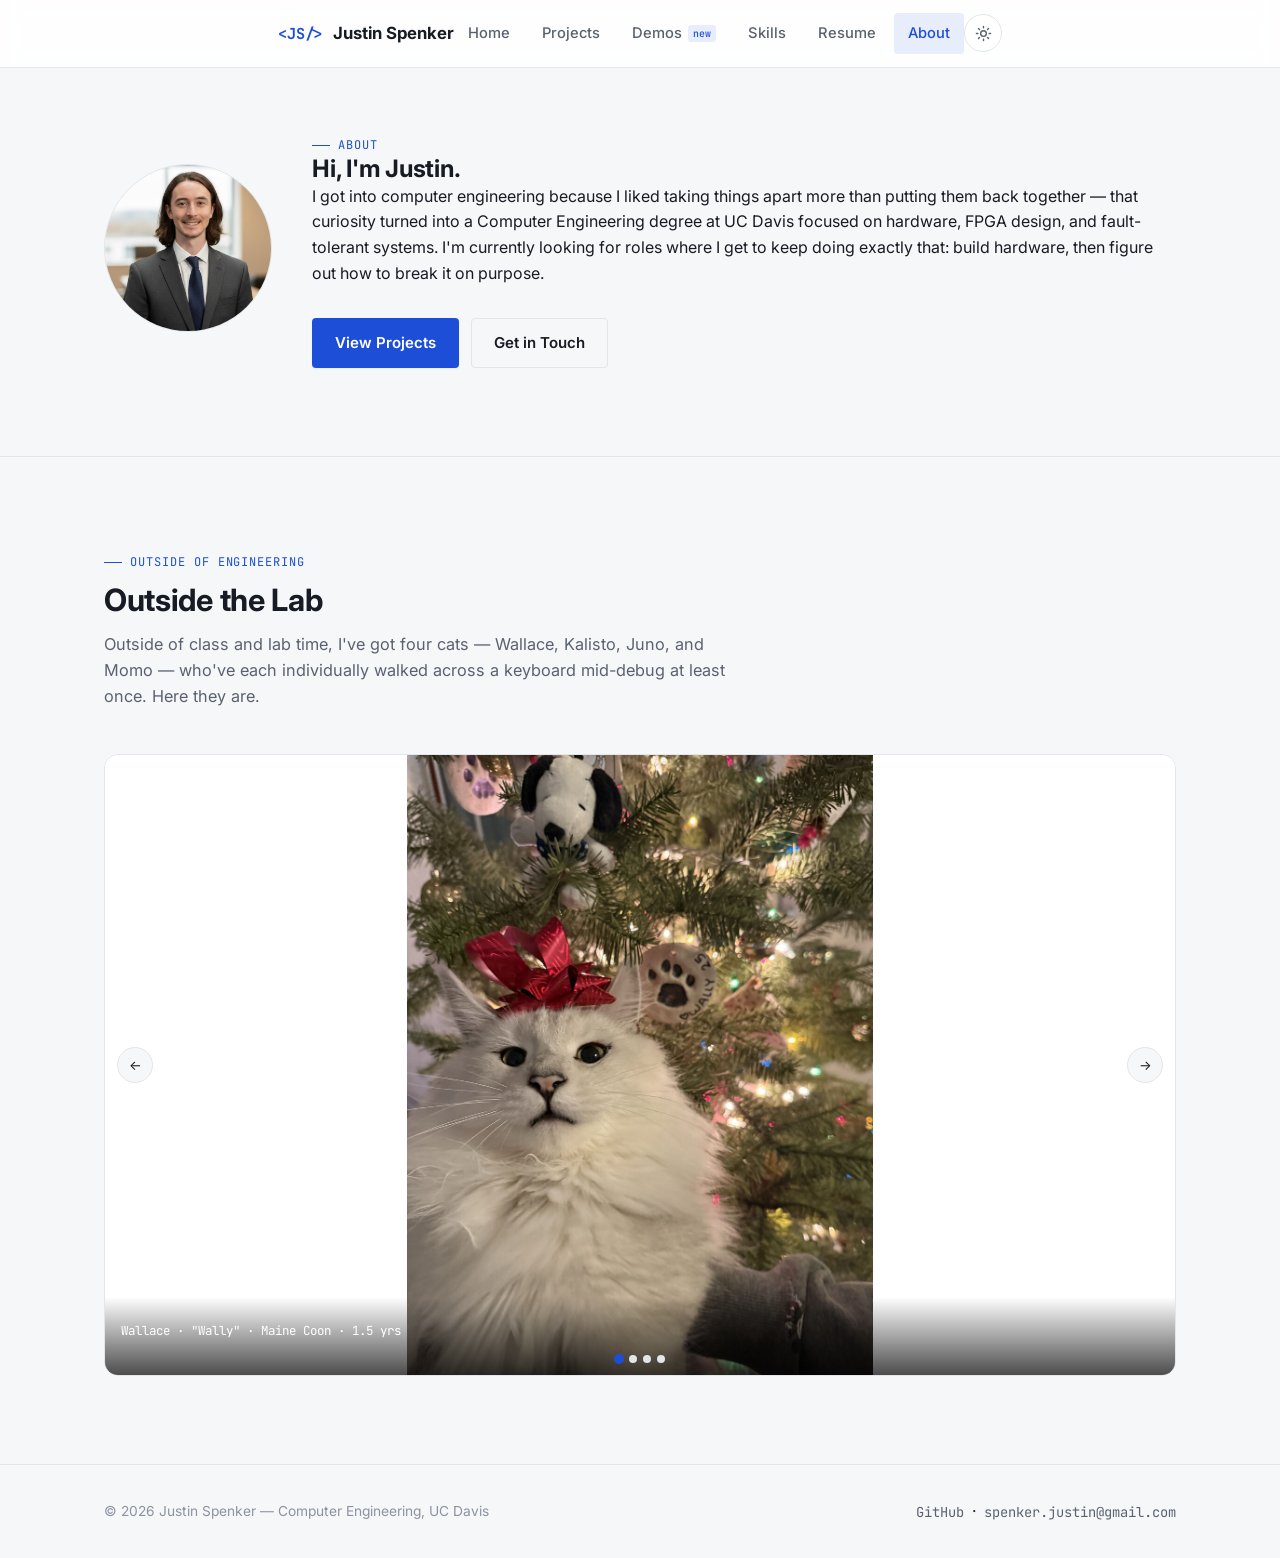
==== commit cb041144: "Remove EEC 130A, resize cat carousel, add headshot and LinkedIn link" ====
--- a/about.html
+++ b/about.html
@@ -17,16 +17,7 @@
     <!-- ===== About hero ===== -->
     <section class="section" style="padding-top:60px;">
       <div class="container about-hero">
-        <!--
-          To use a real photo: delete the .avatar-placeholder div below and
-          replace it with, e.g.:
-          <img src="assets/img/headshot.jpg" alt="Justin Spenker" class="avatar-photo">
-          (drop the image file into an assets/img/ folder next to assets/docs/)
-        -->
-        <div class="avatar-placeholder">
-          <svg viewBox="0 0 24 24" fill="none" stroke="currentColor" stroke-width="1.4"><circle cx="12" cy="8" r="4"/><path d="M4 20c0-4.4 3.6-7 8-7s8 2.6 8 7"/></svg>
-          <span>Add photo</span>
-        </div>
+        <img src="assets/img/headshot.jpg" alt="Justin Spenker" class="avatar-photo">
 
         <div>
           <span class="eyebrow">About</span>
--- a/css/style.css
+++ b/css/style.css
@@ -710,12 +710,13 @@
 .cat-slide {
   position: relative;
   flex: 0 0 100%;
-  aspect-ratio: 16 / 8;
+  height: min(78vh, 620px);
   display: flex; align-items: center; justify-content: center;
+  background: var(--bg-raised);
 }
 .cat-slide img {
   width: 100%; height: 100%;
-  object-fit: cover; object-position: 50% 50%;
+  object-fit: contain; object-position: 50% 50% !important;
   display: block;
 }
 .cat-caption {
